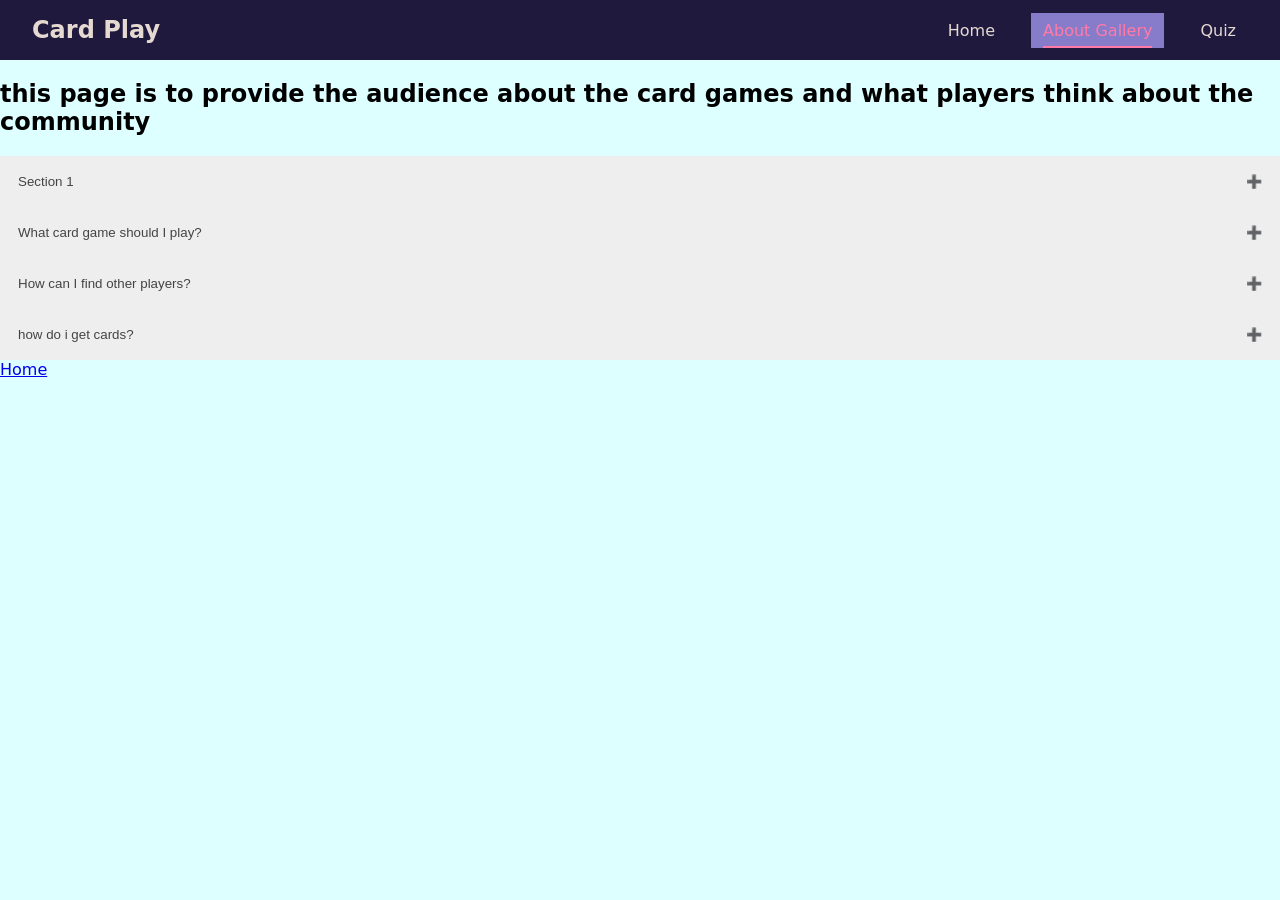
==== aboutgallery.html @ bb5f1036 "additional info added" ====
<!DOCTYPE html>
<html lang="en">
<head>
    <meta charset="UTF-8">
    <meta name="viewport" content="width=device-width, initial-scale=1.0">
    <title>Card Play | Gallery</title>
    <link rel="stylesheet" href="aboutgallery.css">
</head>
<body>

  <header class="site-header">
    <a href="index.html" class="logo">Card Play</a>
    <nav>
      <ul class="nav-links">
        <li><a href="index.html">Home</a></li>
        <li><a href="aboutgallery.html" aria-current="page">About Gallery</a></li>
        <li><a href="quiz.html">Quiz</a></li>
      </ul>
    </nav>
  </header>    
<h2>this page is to provide the audience about the card games and what players think about the community</h2>



<button class="accordion">Section 1</button>
<div class="panel">
  <p>Lorem ipsum...</p>
</div>

<button class="accordion">What card game should I play?</button>
<div class="panel">
  <p>There are multiple card games to choose from, each with its own unique gameplay and strategies. Consider your interests and the complexity you're comfortable with when making your decision.</p>
</div>

<button class="accordion">How can I find other players?</button>
<div class="panel">
  <p>It's actually simple to find other players. you just need to find your Local Game Store (LGS for short.) From there, the employees can further explain about the card game you're interested in and even help you learn to play.</p>
</div>

<button class="accordion">how do i get cards?</button>
<div class="panel">
  <p>You can get cards by purchasing them from your local game store, online retailers, or through trading with other players. some stores may even have an allotment of cards considered "Bulk" that anyone can just pick up and keep.</p>
</div>

<a href="index.html">Home</a>
<script src="aboutgallery.js"></script> 
</body>
</html>
---- aboutgallery.css ----
body {
    background-color: #DDFFFF;
    margin: 0;
    font-family: system-ui, sans-serif;
}

.site-header {
    display: flex;
    justify-content: space-between;
    align-items: center;
    flex-wrap: wrap;
    gap: 16px;
    padding: 16px 32px;
    background-color: #1f1a3d;
}

.logo {
    color: #E6D9D2;
    font-size: 1.5rem;
    font-weight: 700;
    text-decoration: none;
}

.nav-links {
    list-style: none;
    display: flex;
    gap: 24px;
    padding: 0;
    margin: 0;
}

.nav-links li a {
    position: relative;
    text-decoration: none;
    color: #E6D9D2;
    padding: 8px 12px;
}

.nav-links li a::after {
    content: "";
    position: absolute;
    left: 12px;
    right: 12px;
    bottom: 0;
    height: 2px;
    background: currentColor;
    transform: scaleX(0);
    transition: transform 0.2s ease;
}

nav a:hover,
nav a:focus-visible,
nav a[aria-current="page"] {
    color: #ff7aa8;
    background-color: #877cc9;
}

nav a:hover::after,
nav a:focus-visible::after,
nav a[aria-current="page"]::after {
    transform: scaleX(1);
}

h1 {
    color: #0000E0;
    text-align: center;
}

.subtitle {
    text-align: center;
    font-size: small;
}

/* Style the buttons that are used to open and close the accordion panel */
.accordion {
  background-color: #eee;
  color: #444;
  cursor: pointer;
  padding: 18px;
  width: 100%;
  text-align: left;
  border: none;
  outline: none;
  transition: 0.4s;
}

/* Add a background color to the button if it is clicked on (add the .active class with JS), and when you move the mouse over it (hover) */
.active, .accordion:hover {
  background-color: #ccc;
}

.panel {
  padding: 0 18px;
  background-color: white;
  max-height: 0;
  overflow: hidden;
  transition: max-height 0.2s ease-out;
}

.accordion:after {
  content: '\02795'; /* Unicode character for "plus" sign (+) */
  font-size: 13px;
  color: #777;
  float: right;
  margin-left: 5px;
}

.active:after {
  content: "\2796"; /* Unicode character for "minus" sign (-) */
}
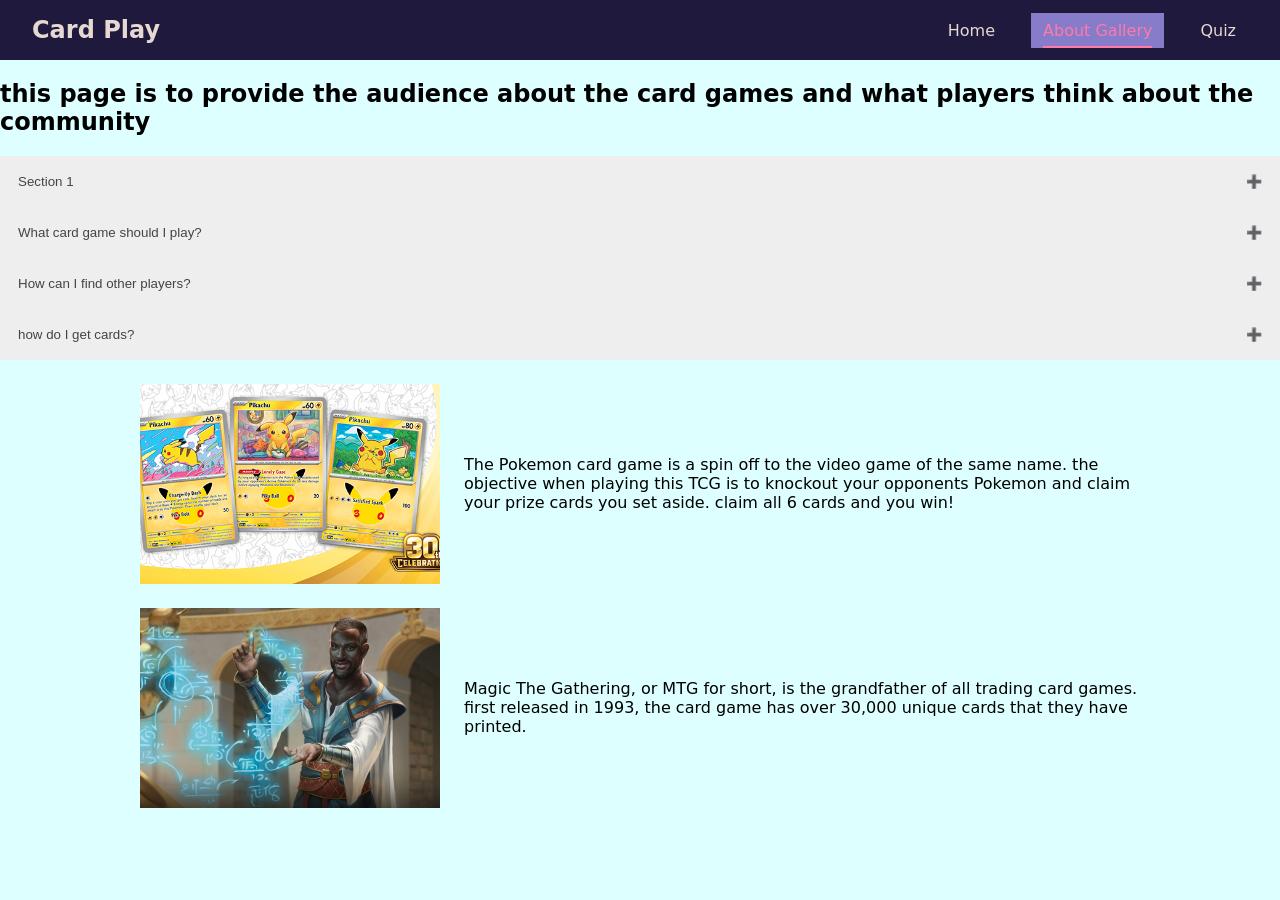
==== commit 39a4f4c7: "fixing images" ====
--- a/aboutgallery.html
+++ b/aboutgallery.html
@@ -37,12 +37,22 @@
   <p>It's actually simple to find other players. you just need to find your Local Game Store (LGS for short.) From there, the employees can further explain about the card game you're interested in and even help you learn to play.</p>
 </div>
 
-<button class="accordion">how do i get cards?</button>
+<button class="accordion">how do I get cards?</button>
 <div class="panel">
   <p>You can get cards by purchasing them from your local game store, online retailers, or through trading with other players. some stores may even have an allotment of cards considered "Bulk" that anyone can just pick up and keep.</p>
 </div>
 
-<a href="index.html">Home</a>
+<div class="right-game-for-you">
+  <img class="card-art" src="30th-pikachu-reveal-169-en.png" alt="pokemon">
+  <p class="paragraph">The Pokemon card game is a spin off to the video game of the same name. the objective when playing this TCG is to knockout your opponents Pokemon and claim your prize cards you set aside. claim all 6 cards and you win!</p>
+
+</div>
+
+<div class="right-game-for-you">
+  <img class="card-art" src="Teferi-Tutelage _cardart.jpg" alt="planeswalker">
+  <p class="paragraph">Magic The Gathering, or MTG for short, is the grandfather of all trading card games. first released in 1993, the card game has over 30,000 unique cards that they have printed. </p>
+</div>
+
 <script src="aboutgallery.js"></script> 
 </body>
 </html>
--- a/aboutgallery.css
+++ b/aboutgallery.css
@@ -107,4 +107,27 @@
 
 .active:after {
   content: "\2796"; /* Unicode character for "minus" sign (-) */
+}
+
+.card-art {
+  width: 300px;
+  max-width: 100%;
+  height: 200px;
+  object-fit: cover;
+  display: block;
+}
+
+.right-game-for-you {
+  display: flex;
+  flex-wrap: wrap;
+  align-items: center;
+  gap: 24px;
+  max-width: 1000px;
+  margin: 24px auto;
+  padding: 0 24px;
+}
+
+.right-game-for-you .paragraph {
+  flex: 1 1 300px;
+  margin: 0;
 }
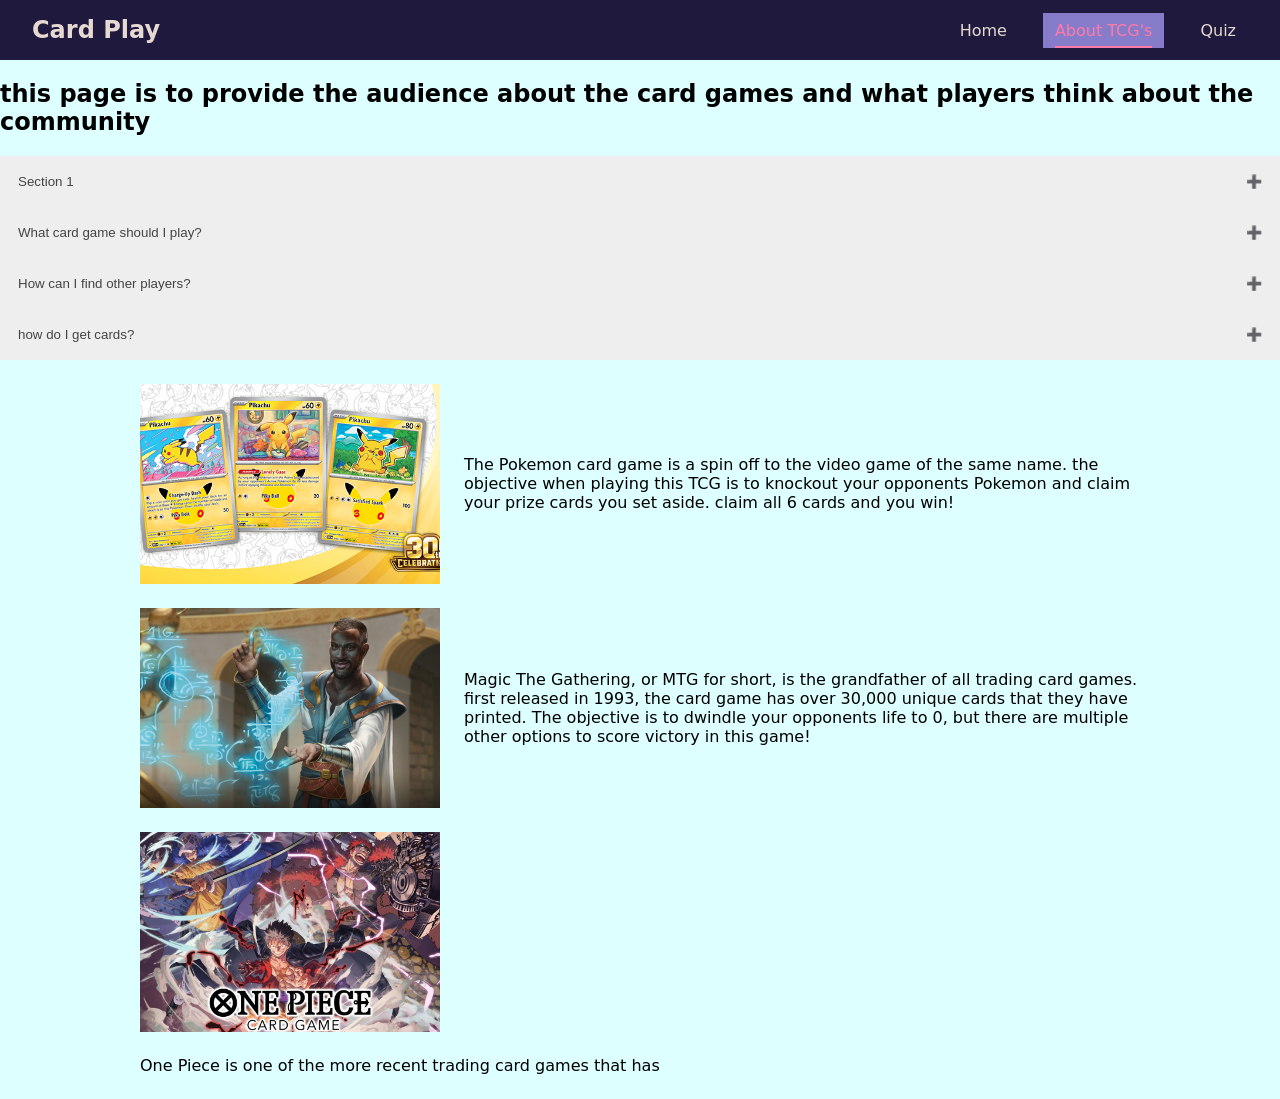
==== commit 0f8104ba: "changing name and additional code" ====
--- a/aboutgallery.html
+++ b/aboutgallery.html
@@ -13,7 +13,7 @@
     <nav>
       <ul class="nav-links">
         <li><a href="index.html">Home</a></li>
-        <li><a href="aboutgallery.html" aria-current="page">About Gallery</a></li>
+        <li><a href="aboutgallery.html" aria-current="page">About TCG's</a></li>
         <li><a href="quiz.html">Quiz</a></li>
       </ul>
     </nav>
@@ -50,7 +50,12 @@
 
 <div class="right-game-for-you">
   <img class="card-art" src="Teferi-Tutelage _cardart.jpg" alt="planeswalker">
-  <p class="paragraph">Magic The Gathering, or MTG for short, is the grandfather of all trading card games. first released in 1993, the card game has over 30,000 unique cards that they have printed. </p>
+  <p class="paragraph">Magic The Gathering, or MTG for short, is the grandfather of all trading card games. first released in 1993, the card game has over 30,000 unique cards that they have printed. The objective is to dwindle your opponents life to 0, but there are multiple other options to score victory in this game!</p>
+</div>
+
+<div class="right-game-for-you">
+<img class="card-art" src="OnePieceBanner.jpg" alt="monkeydluffy">
+<p class="paragraph"></p> One Piece is one of the more recent trading card games that has 
 </div>
 
 <script src="aboutgallery.js"></script> 
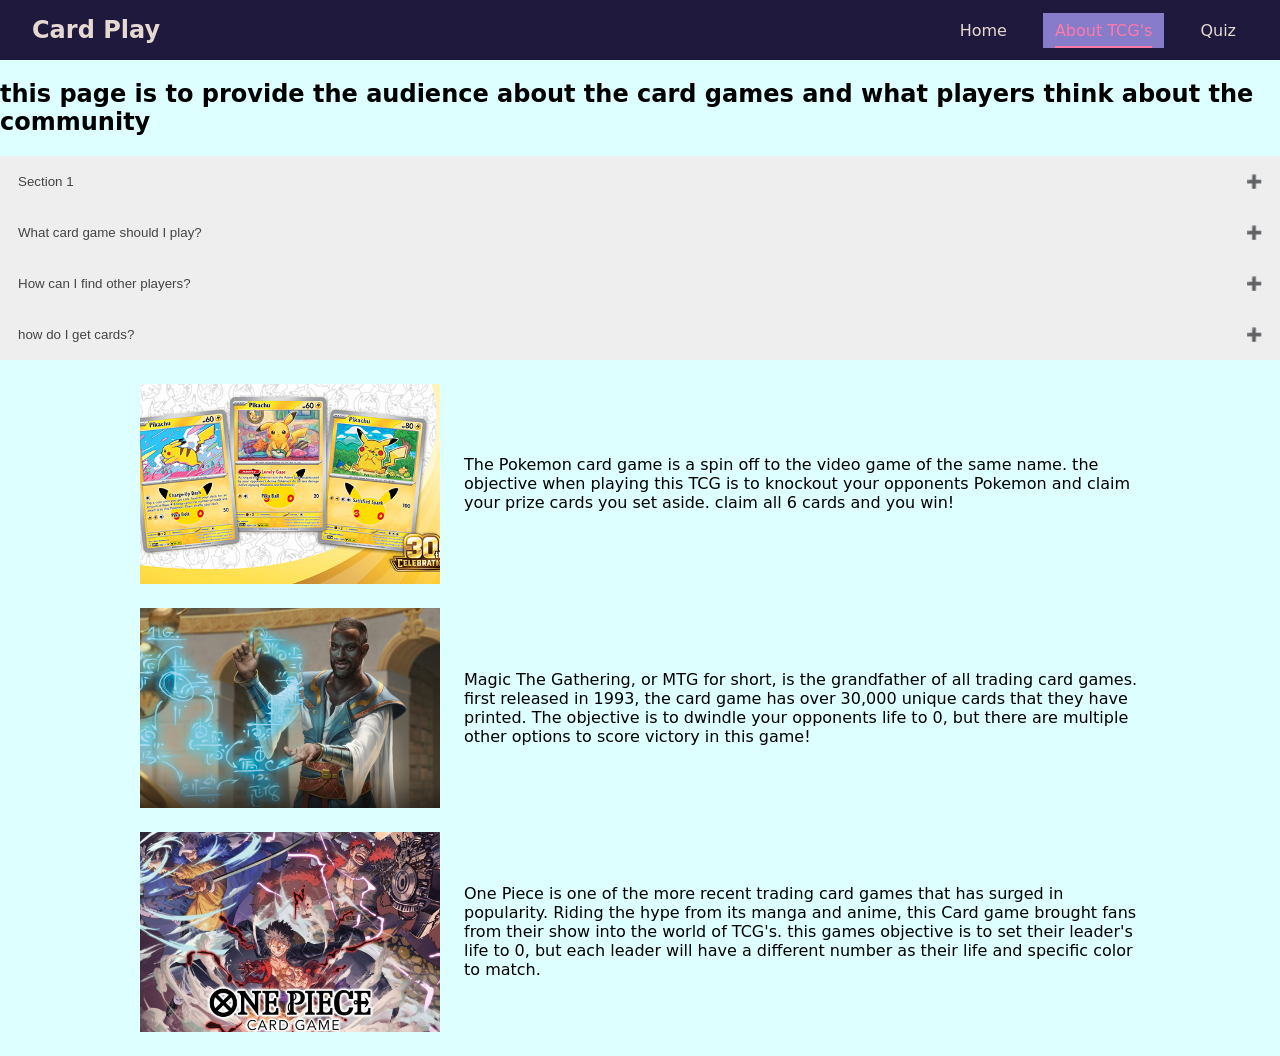
==== commit e5f8e2d9: "correctly closed a paragraph" ====
--- a/aboutgallery.html
+++ b/aboutgallery.html
@@ -55,7 +55,7 @@
 
 <div class="right-game-for-you">
 <img class="card-art" src="OnePieceBanner.jpg" alt="monkeydluffy">
-<p class="paragraph"></p> One Piece is one of the more recent trading card games that has 
+<p class="paragraph"> One Piece is one of the more recent trading card games that has surged in popularity. Riding the hype from its manga and anime, this Card game brought fans from their show into the world of TCG's. this games objective is to set their leader's life to 0, but each leader will have a different number as their life and specific color to match.</p>
 </div>
 
 <script src="aboutgallery.js"></script> 
--- a/aboutgallery.css
+++ b/aboutgallery.css
@@ -71,7 +71,6 @@
     font-size: small;
 }
 
-/* Style the buttons that are used to open and close the accordion panel */
 .accordion {
   background-color: #eee;
   color: #444;
@@ -84,7 +83,6 @@
   transition: 0.4s;
 }
 
-/* Add a background color to the button if it is clicked on (add the .active class with JS), and when you move the mouse over it (hover) */
 .active, .accordion:hover {
   background-color: #ccc;
 }
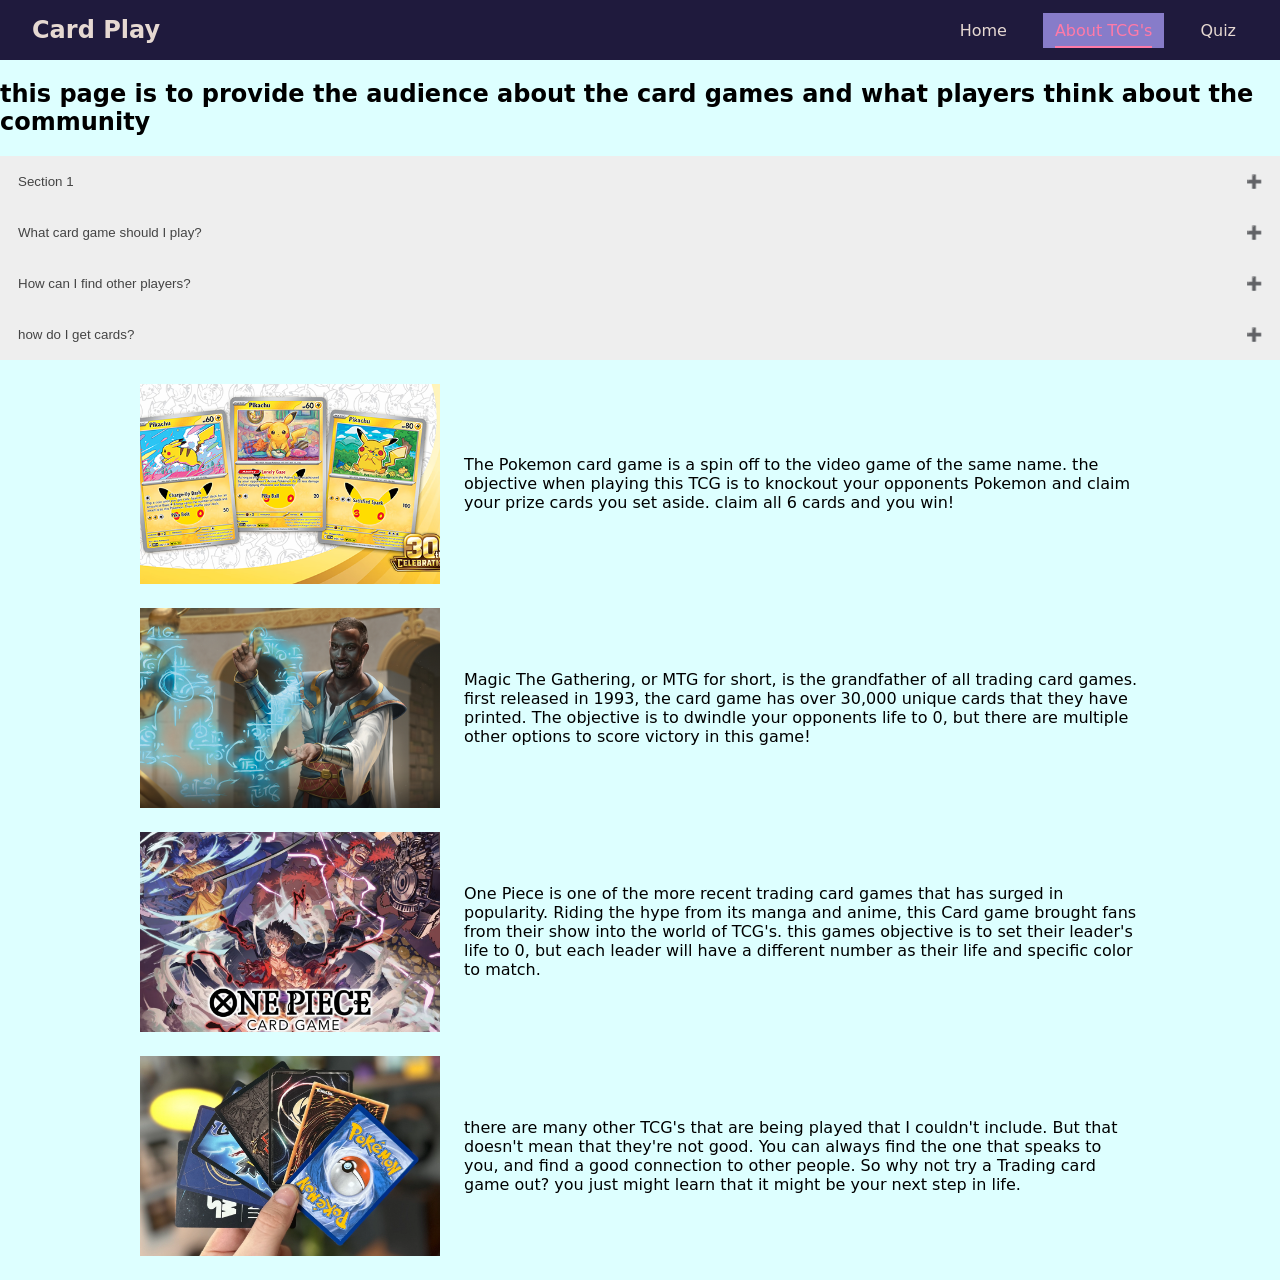
==== commit 4b5d3247: "about almost finished" ====
--- a/aboutgallery.html
+++ b/aboutgallery.html
@@ -58,6 +58,12 @@
 <p class="paragraph"> One Piece is one of the more recent trading card games that has surged in popularity. Riding the hype from its manga and anime, this Card game brought fans from their show into the world of TCG's. this games objective is to set their leader's life to 0, but each leader will have a different number as their life and specific color to match.</p>
 </div>
 
+<div class="right-game-for-you">
+<img class="card-art" src="multiple-cards.webp" alt="multiple card backs">
+<p class="paragraph">there are many other TCG's that are being played that I couldn't include. But that doesn't mean that they're not good. You can always find the one that speaks to you, and find a good connection to other people. So why not try a Trading card game out? you just might learn that it might be your next step in life. </p>
+
+</div>
+
 <script src="aboutgallery.js"></script> 
 </body>
 </html>
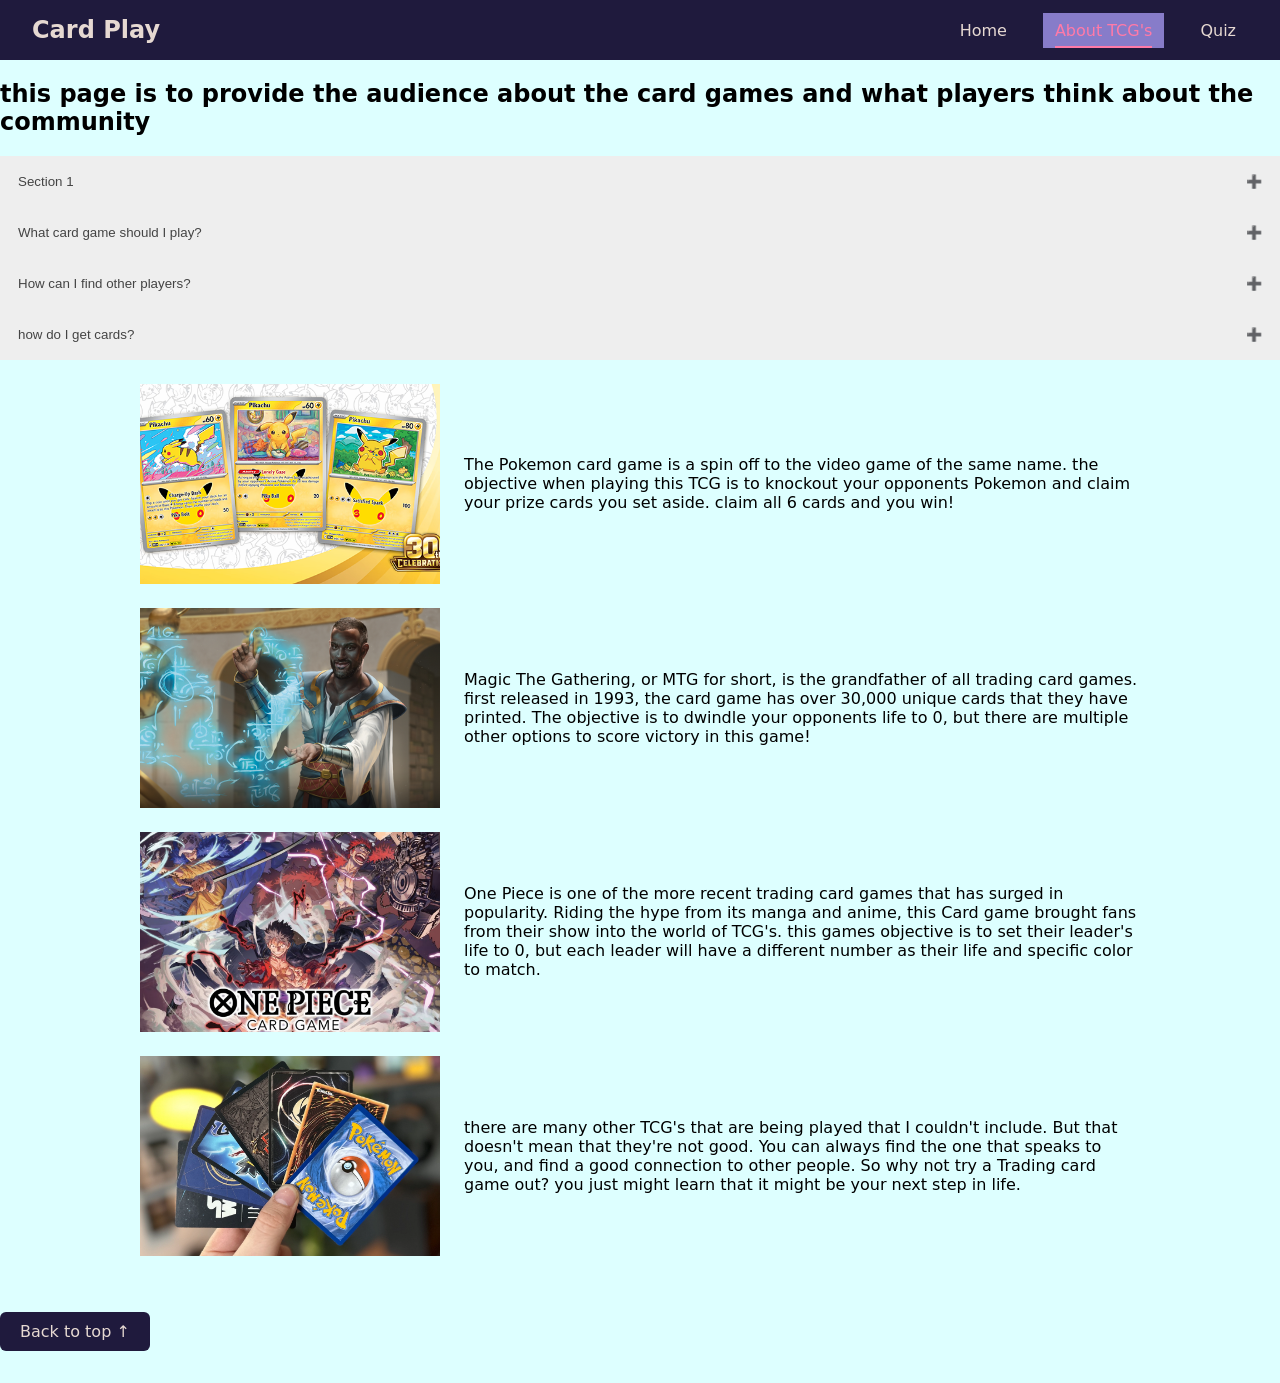
==== commit 19b38898: "adding back to top button" ====
--- a/aboutgallery.html
+++ b/aboutgallery.html
@@ -8,7 +8,7 @@
 </head>
 <body>
 
-  <header class="site-header">
+  <header class="site-header" id="top">
     <a href="index.html" class="logo">Card Play</a>
     <nav>
       <ul class="nav-links">
@@ -61,9 +61,9 @@
 <div class="right-game-for-you">
 <img class="card-art" src="multiple-cards.webp" alt="multiple card backs">
 <p class="paragraph">there are many other TCG's that are being played that I couldn't include. But that doesn't mean that they're not good. You can always find the one that speaks to you, and find a good connection to other people. So why not try a Trading card game out? you just might learn that it might be your next step in life. </p>
-
 </div>
 
+<a href="#top" class="back-to-top">Back to top ↑</a>
 <script src="aboutgallery.js"></script> 
 </body>
 </html>
--- a/aboutgallery.css
+++ b/aboutgallery.css
@@ -128,4 +128,24 @@
 .right-game-for-you .paragraph {
   flex: 1 1 300px;
   margin: 0;
+}
+
+.back-to-top {
+  display: inline-block;
+  margin: 32px auto;
+  padding: 10px 20px;
+  background-color: #1f1a3d;
+  color: #E6D9D2;
+  text-decoration: none;
+  border-radius: 6px;
+}
+
+.back-to-top:hover,
+.back-to-top:focus-visible {
+  background-color: #877cc9;
+  color: #ff7aa8;
+}
+
+html {
+  scroll-behavior: smooth;
 }
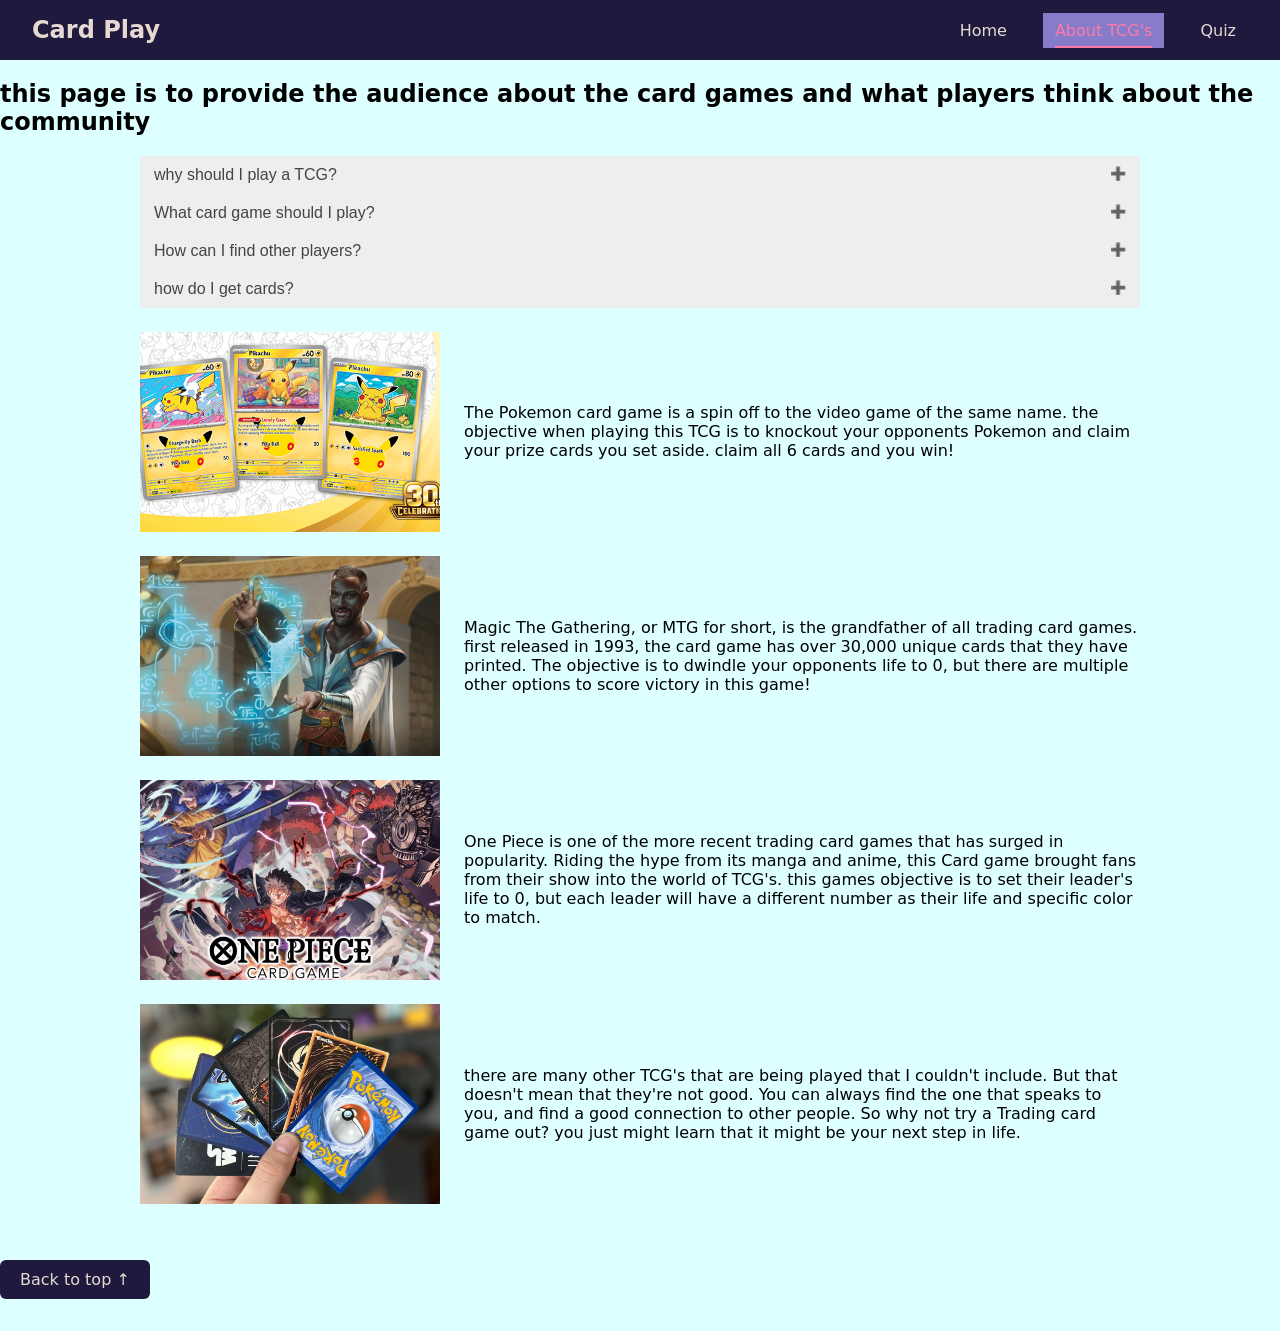
==== commit 0ed3d211: "six accordian" ====
--- a/aboutgallery.html
+++ b/aboutgallery.html
@@ -22,9 +22,9 @@
 
 
 
-<button class="accordion">Section 1</button>
+<button class="accordion">why should I play a TCG?</button>
 <div class="panel">
-  <p>Lorem ipsum...</p>
+  <p>There is more to just playing the card game. There are a couple other routes you can take when you're in this community. you can start creating a collection of certain card, trying to make a master collection, trading to other players to help you or the other player get the card that you two need, or meeting new people in the community and begin a friendship with them.</p>
 </div>
 
 <button class="accordion">What card game should I play?</button>
--- a/aboutgallery.css
+++ b/aboutgallery.css
@@ -75,7 +75,11 @@
   background-color: #eee;
   color: #444;
   cursor: pointer;
-  padding: 18px;
+  max-width: 1000px;
+  padding: 10px 14px;
+  font-size: 1rem;
+  margin: 0 auto;
+  display: block;
   width: 100%;
   text-align: left;
   border: none;
@@ -88,7 +92,11 @@
 }
 
 .panel {
-  padding: 0 18px;
+  box-sizing: border-box;  
+  max-width: 1000px;
+  padding: 0 14px;
+  margin: 0 auto;
+  font-size: 0.95rem;
   background-color: white;
   max-height: 0;
   overflow: hidden;
@@ -96,7 +104,7 @@
 }
 
 .accordion:after {
-  content: '\02795'; /* Unicode character for "plus" sign (+) */
+  content: '\02795';
   font-size: 13px;
   color: #777;
   float: right;
@@ -104,7 +112,7 @@
 }
 
 .active:after {
-  content: "\2796"; /* Unicode character for "minus" sign (-) */
+  content: "\2796";
 }
 
 .card-art {
@@ -144,8 +152,4 @@
 .back-to-top:focus-visible {
   background-color: #877cc9;
   color: #ff7aa8;
-}
-
-html {
-  scroll-behavior: smooth;
 }
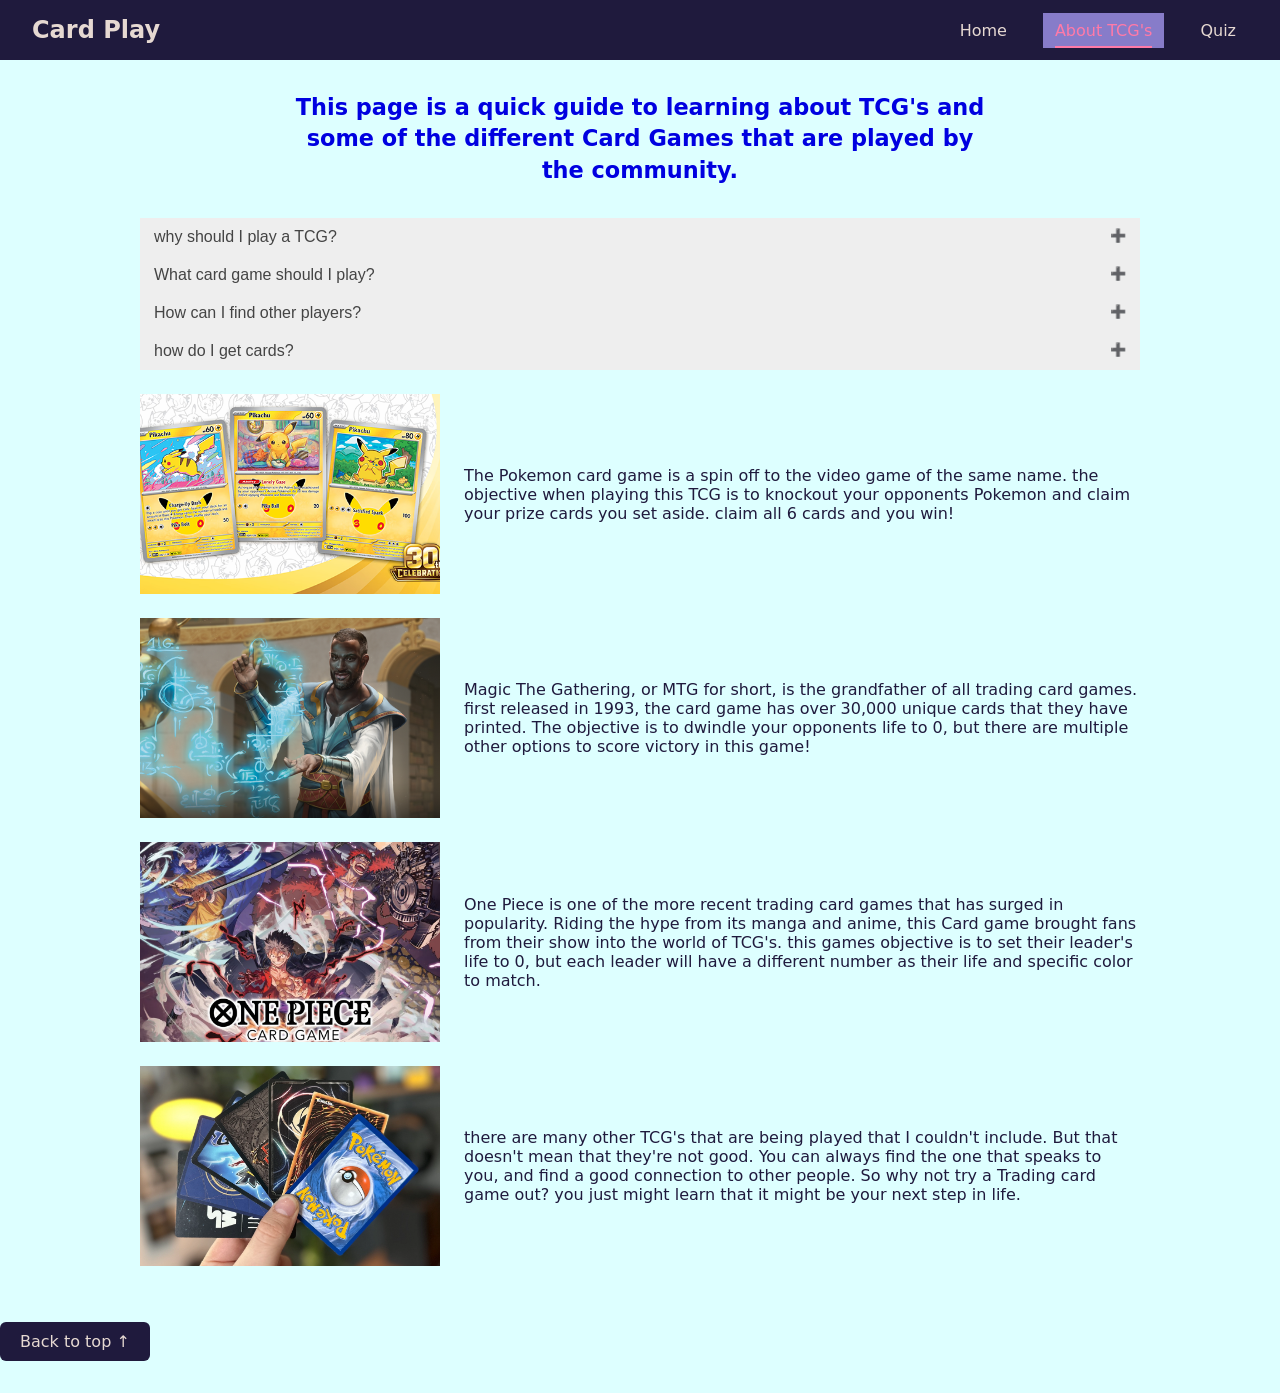
==== commit 1c1a357f: "make things look cooler" ====
--- a/aboutgallery.html
+++ b/aboutgallery.html
@@ -18,7 +18,7 @@
       </ul>
     </nav>
   </header>    
-<h2>this page is to provide the audience about the card games and what players think about the community</h2>
+<h2 class="page-intro">This page is a quick guide to learning about TCG's and some of the different Card Games that are played by the community.</h2>
 
 
 
--- a/aboutgallery.css
+++ b/aboutgallery.css
@@ -61,9 +61,19 @@
     transform: scaleX(1);
 }
 
-h1 {
-    color: #0000E0;
-    text-align: center;
+.page-intro {
+  max-width: 700px;
+  margin: 32px auto;
+  padding: 0 24px;
+  text-align: center;
+  font-size: 1.4rem;
+  font-weight: 600;
+  line-height: 1.4;
+  color: #0000E0;
+}
+
+.paragraph {
+  color: #1f1a3d;
 }
 
 .subtitle {
@@ -152,4 +162,8 @@
 .back-to-top:focus-visible {
   background-color: #877cc9;
   color: #ff7aa8;
+}
+
+html {
+  scroll-behavior: smooth;
 }
